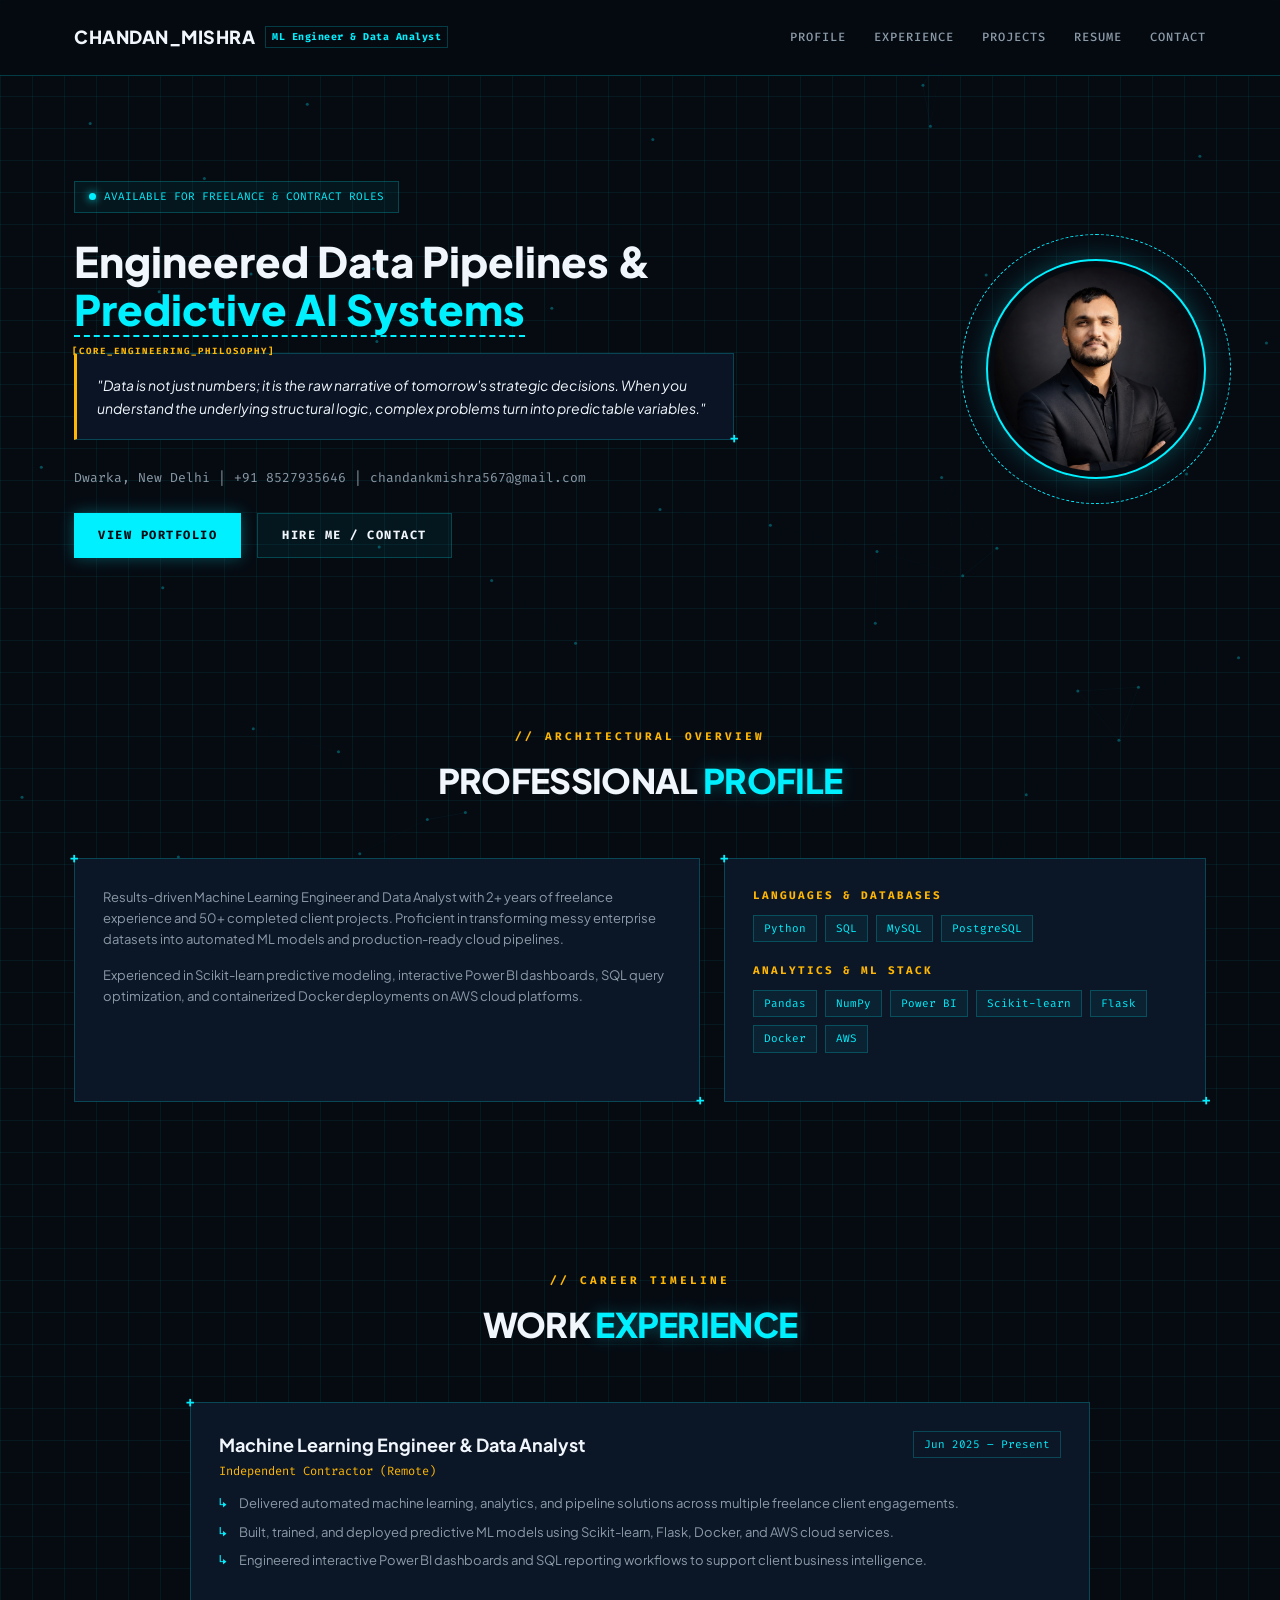
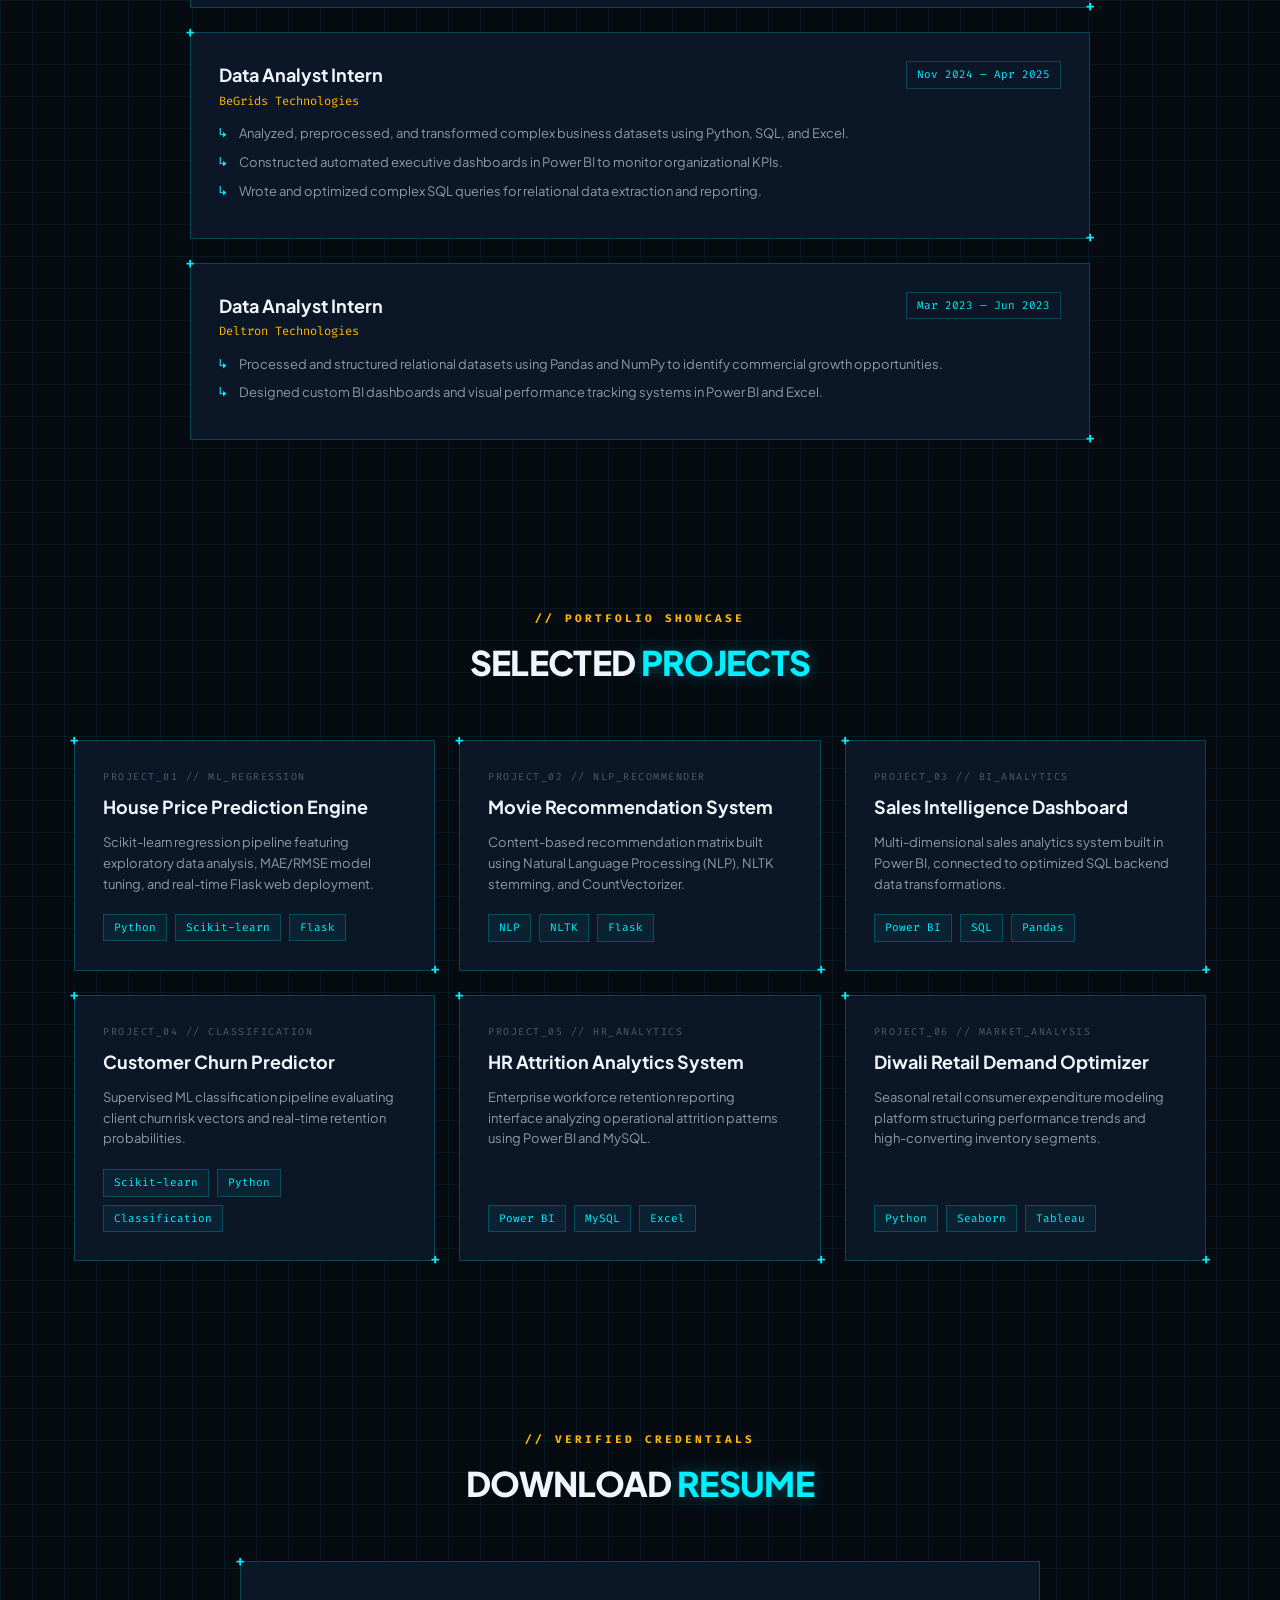
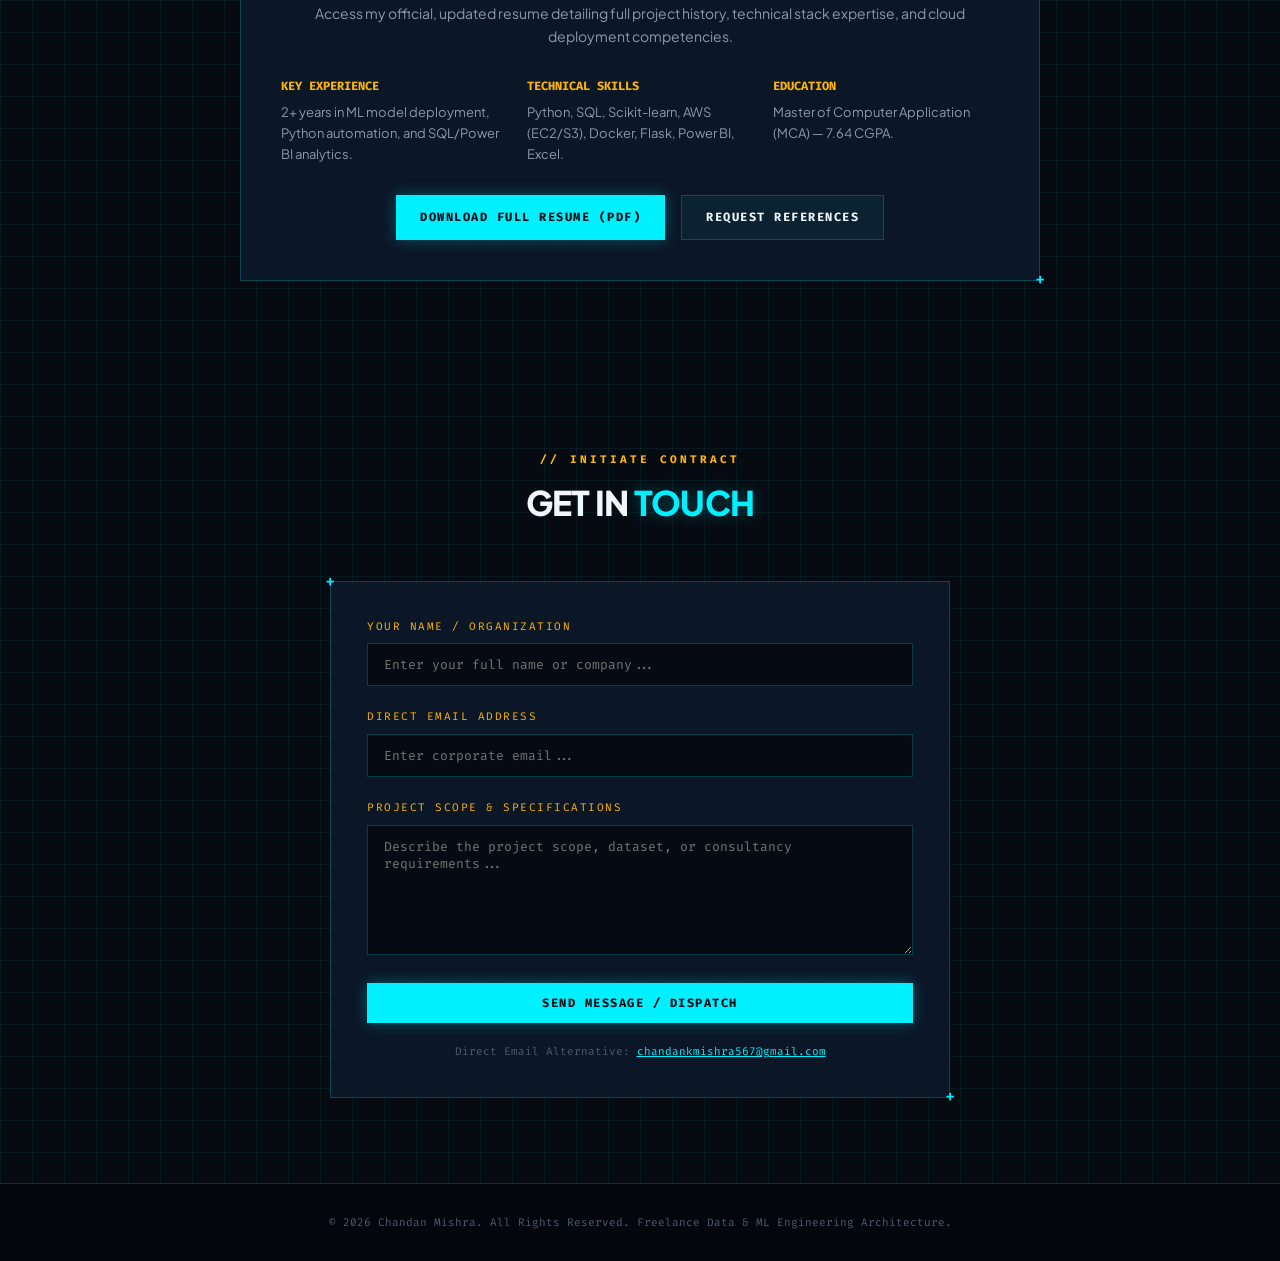
==== chandan_portfolio-main/index.html @ fb1629f0 "Add files via upload" ====
<!DOCTYPE html>
<html lang="en">
  <head>
    <meta charset="UTF-8" />
    <title>Chandan Mishra |  ML Engineer & Data Analyst</title>
    <meta name="viewport" content="width=device-width, initial-scale=1.0" />
    <!-- Professional Engineering Fonts -->
    <link rel="preconnect" href="https://fonts.googleapis.com">
    <link rel="preconnect" href="https://fonts.gstatic.com" crossorigin>
    <link href="https://fonts.googleapis.com/css2?family=Fira+Code:wght@400;500;700&family=Plus+Jakarta+Sans:wght@400;500;600;700;800&display=swap" rel="stylesheet">
    
    <style>
      :root {
        --bg-blueprint: #060b12;
        --bg-surface: rgba(12, 22, 38, 0.85);
        --bg-card: rgba(15, 28, 48, 0.7);
        --grid-line: rgba(0, 240, 255, 0.06);
        --border-blueprint: rgba(0, 240, 255, 0.22);
        --accent-cyan: #00f0ff;
        --accent-amber: #ffb703;
        --text-primary: #f0f6fc;
        --text-secondary: #8c9ba8;
        --text-muted: #4e5d6c;
        --font-mono: 'Fira Code', monospace;
        --font-sans: 'Plus Jakarta Sans', sans-serif;
        --transition: all 0.3s cubic-bezier(0.16, 1, 0.3, 1);
      }

      * { box-sizing: border-box; margin: 0; padding: 0; }
      
      body {
        background-color: var(--bg-blueprint);
        color: var(--text-primary);
        font-family: var(--font-sans);
        line-height: 1.6;
        overflow-x: hidden;
        scroll-behavior: smooth;
        background-image: 
          linear-gradient(var(--grid-line) 1px, transparent 1px),
          linear-gradient(90deg, var(--grid-line) 1px, transparent 1px);
        background-size: 32px 32px;
      }

      #bg-canvas {
        position: fixed;
        top: 0;
        left: 0;
        width: 100vw;
        height: 100vh;
        z-index: 0;
        pointer-events: none;
      }

      .container {
        max-width: 1180px;
        margin: 0 auto;
        padding: 0 24px;
        width: 100%;
        position: relative;
        z-index: 1;
      }

      section {
        padding: 85px 0;
        position: relative;
        z-index: 1;
      }

      .section-header {
        text-align: center;
        margin-bottom: 50px;
      }

      .section-tag {
        font-family: var(--font-mono);
        color: var(--accent-amber);
        font-size: 11px;
        letter-spacing: 3px;
        text-transform: uppercase;
        margin-bottom: 8px;
        display: block;
        font-weight: 700;
      }

      .section-title {
        font-size: 34px;
        font-weight: 800;
        letter-spacing: -0.02em;
        text-transform: uppercase;
      }

      .section-title span {
        color: var(--accent-cyan);
        text-shadow: 0 0 15px rgba(0, 240, 255, 0.3);
      }

      /* Structural Corner Tick Framing */
      .blueprint-frame {
        position: relative;
        border: 1px solid var(--border-blueprint);
        background: var(--bg-surface);
        backdrop-filter: blur(12px);
      }

      .blueprint-frame::before, .blueprint-frame::after {
        content: '+';
        position: absolute;
        color: var(--accent-cyan);
        font-family: var(--font-mono);
        font-size: 14px;
        font-weight: 700;
        line-height: 1;
      }

      .blueprint-frame::before { top: -7px; left: -5px; }
      .blueprint-frame::after { bottom: -7px; right: -5px; }

      /* Top HUD Navigation Header */
      header {
        background: rgba(6, 11, 18, 0.9);
        backdrop-filter: blur(12px);
        border-bottom: 1px solid var(--border-blueprint);
        position: sticky;
        top: 0;
        z-index: 1000;
      }

      header .container {
        display: flex;
        justify-content: space-between;
        align-items: center;
        height: 75px;
      }

      .logo {
        font-size: 18px;
        font-weight: 800;
        color: var(--text-primary);
        text-decoration: none;
        letter-spacing: 0.5px;
        display: flex;
        align-items: center;
        gap: 10px;
      }

      .logo-tag {
        color: var(--accent-cyan);
        font-size: 10px;
        font-family: var(--font-mono);
        border: 1px solid var(--border-blueprint);
        padding: 2px 6px;
      }

      nav { display: flex; gap: 28px; align-items: center; }
      nav a {
        color: var(--text-secondary);
        text-decoration: none;
        font-size: 12px;
        font-family: var(--font-mono);
        font-weight: 500;
        letter-spacing: 1px;
        transition: var(--transition);
        text-transform: uppercase;
      }
      nav a:hover, nav a.active {
        color: var(--accent-cyan);
        text-shadow: 0 0 10px rgba(0, 240, 255, 0.4);
      }

      /* Hero Section */
      .hero-wrapper {
        display: flex;
        align-items: center;
        justify-content: space-between;
        gap: 48px;
        padding-top: 20px;
      }

      .hero-content { flex: 1; max-width: 660px; }

      .availability-badge {
        display: inline-flex;
        align-items: center;
        gap: 8px;
        background: rgba(0, 240, 255, 0.05);
        border: 1px solid var(--border-blueprint);
        padding: 6px 14px;
        font-size: 11px;
        font-family: var(--font-mono);
        color: var(--accent-cyan);
        margin-bottom: 24px;
      }

      .pulse-dot {
        width: 7px;
        height: 7px;
        background: var(--accent-cyan);
        box-shadow: 0 0 8px var(--accent-cyan);
        border-radius: 50%;
        animation: pulse 1.5s infinite;
      }

      @keyframes pulse { 0%, 100% { opacity: 0.2; } 50% { opacity: 1; } }

      .hero-content h1 {
        font-size: 42px;
        font-weight: 800;
        line-height: 1.15;
        margin-bottom: 20px;
      }

      .hero-content h1 span {
        color: var(--accent-cyan);
        border-bottom: 2px dashed var(--accent-cyan);
      }

      /* Power Quote Blueprint Box */
      .quote-card {
        background: rgba(12, 22, 38, 0.95);
        border-left: 3px solid var(--accent-amber);
        border-top: 1px solid var(--border-blueprint);
        border-right: 1px solid var(--border-blueprint);
        border-bottom: 1px solid var(--border-blueprint);
        padding: 20px;
        margin-bottom: 28px;
      }

      .quote-card::before {
        content: '[CORE_ENGINEERING_PHILOSOPHY]';
        font-family: var(--font-mono);
        font-size: 9px;
        color: var(--accent-amber);
        letter-spacing: 2px;
        display: block;
        margin-bottom: 8px;
      }

      .quote-card p {
        font-style: italic;
        color: var(--text-primary);
        font-size: 14px;
        line-height: 1.6;
      }

      /* Avatar Reticle Frame */
      .hero-avatar-wrapper {
        position: relative;
        display: flex;
        justify-content: center;
        align-items: center;
      }

      .blueprint-reticle {
        position: absolute;
        width: 270px;
        height: 270px;
        border: 1px dashed var(--accent-cyan);
        border-radius: 50%;
        animation: rotate 35s linear infinite;
      }

      @keyframes rotate { 100% { transform: rotate(360deg); } }

      .hero-avatar {
        width: 220px;
        height: 220px;
        border-radius: 50%;
        border: 2px solid var(--accent-cyan);
        padding: 6px;
        background: var(--bg-blueprint);
        object-fit: cover;
        position: relative;
        z-index: 1;
        box-shadow: 0 0 25px rgba(0, 240, 255, 0.25);
      }

      /* Cards Styling */
      .glass-card {
        background: var(--bg-card);
        border: 1px solid var(--border-blueprint);
        backdrop-filter: blur(8px);
        padding: 28px;
        transition: var(--transition);
      }

      .glass-card:hover {
        background: rgba(18, 34, 58, 0.85);
        border-color: var(--accent-cyan);
        transform: translateY(-4px);
        box-shadow: 0 12px 30px rgba(0, 0, 0, 0.6), 0 0 15px rgba(0, 240, 255, 0.2);
      }

      /* About & Skills Grid */
      .about-grid { display: grid; grid-template-columns: 1.3fr 1fr; gap: 24px; }
      
      .skills-group { margin-bottom: 20px; }
      .skills-group h4 {
        font-family: var(--font-mono);
        font-size: 11px;
        text-transform: uppercase;
        letter-spacing: 2px;
        color: var(--accent-amber);
        margin-bottom: 10px;
      }

      .skills-tags { display: flex; flex-wrap: wrap; gap: 8px; }
      .tag {
        font-family: var(--font-mono);
        background: rgba(0, 240, 255, 0.05);
        border: 1px solid var(--border-blueprint);
        padding: 4px 10px;
        font-size: 11px;
        color: var(--accent-cyan);
      }

      /* Experience Timeline */
      .timeline { max-width: 900px; margin: 0 auto; display: flex; flex-direction: column; gap: 24px; }
      .timeline-header { display: flex; justify-content: space-between; align-items: flex-start; margin-bottom: 12px; flex-wrap: wrap; gap: 8px; }
      .timeline-title h3 { font-size: 18px; font-weight: 700; color: var(--text-primary); }
      .timeline-title span { display: block; font-size: 12px; color: var(--accent-amber); margin-top: 2px; font-family: var(--font-mono); }
      .timeline-date { font-family: var(--font-mono); font-size: 11px; color: var(--accent-cyan); border: 1px solid var(--border-blueprint); padding: 4px 10px; }
      
      .timeline-body ul { list-style: none; }
      .timeline-body ul li {
        position: relative;
        padding-left: 20px;
        margin-bottom: 8px;
        font-size: 13px;
        color: var(--text-secondary);
      }
      .timeline-body ul li::before {
        content: '↳';
        font-family: var(--font-mono);
        position: absolute;
        left: 0;
        color: var(--accent-cyan);
      }

      /* Expanded Projects Grid */
      .projects-grid {
        display: grid;
        grid-template-columns: repeat(auto-fill, minmax(340px, 1fr));
        gap: 24px;
      }

      .project-card { display: flex; flex-direction: column; height: 100%; }
      .project-code-tag { font-family: var(--font-mono); font-size: 10px; color: var(--text-muted); letter-spacing: 1.5px; margin-bottom: 8px; }
      .project-card h3 { font-size: 18px; margin-bottom: 10px; color: var(--text-primary); font-weight: 700; }
      .project-card p { color: var(--text-secondary); font-size: 13px; flex-grow: 1; margin-bottom: 20px; line-height: 1.6; }

      /* Buttons */
      .btn {
        display: inline-flex;
        align-items: center;
        justify-content: center;
        padding: 12px 24px;
        font-size: 12px;
        font-weight: 700;
        text-decoration: none;
        cursor: pointer;
        transition: var(--transition);
        border: none;
        letter-spacing: 1.5px;
        text-transform: uppercase;
        font-family: var(--font-mono);
      }

      .btn-primary {
        background: var(--accent-cyan);
        color: #040912;
        box-shadow: 0 0 15px rgba(0, 240, 255, 0.3);
      }

      .btn-primary:hover {
        background: #00d8e6;
        box-shadow: 0 0 25px rgba(0, 240, 255, 0.5);
        transform: translateY(-2px);
      }

      .btn-secondary {
        background: rgba(0, 240, 255, 0.05);
        color: var(--text-primary);
        border: 1px solid var(--border-blueprint);
      }

      .btn-secondary:hover {
        border-color: var(--accent-cyan);
        color: var(--accent-cyan);
        transform: translateY(-2px);
      }

      /* Resume Download Section Styling */
      .resume-container {
        max-width: 800px;
        margin: 0 auto;
        padding: 40px;
        text-align: center;
      }

      .resume-features {
        display: grid;
        grid-template-columns: repeat(auto-fit, minmax(220px, 1fr));
        gap: 20px;
        margin: 30px 0;
        text-align: left;
      }

      .resume-feature-item h4 {
        font-family: var(--font-mono);
        font-size: 12px;
        color: var(--accent-amber);
        margin-bottom: 6px;
        text-transform: uppercase;
      }

      .resume-feature-item p {
        font-size: 13px;
        color: var(--text-secondary);
      }

      /* Form Section */
      .contact-wrapper { max-width: 620px; margin: 0 auto; padding: 36px; }
      .form-group { margin-bottom: 22px; }
      .form-group label {
        display: block;
        font-family: var(--font-mono);
        font-size: 11px;
        text-transform: uppercase;
        letter-spacing: 1.5px;
        color: var(--accent-amber);
        margin-bottom: 8px;
      }

      form input, form textarea {
        width: 100%;
        background: rgba(6, 11, 18, 0.95);
        border: 1px solid var(--border-blueprint);
        padding: 12px 16px;
        color: var(--text-primary);
        font-family: var(--font-mono);
        font-size: 13px;
        transition: var(--transition);
      }

      form input:focus, form textarea:focus {
        outline: none;
        border-color: var(--accent-cyan);
        box-shadow: 0 0 12px rgba(0, 240, 255, 0.3);
      }

      form textarea { height: 130px; resize: vertical; }

      /* Footer */
      footer {
        border-top: 1px solid var(--border-blueprint);
        padding: 30px 0;
        background: #03060c;
        font-family: var(--font-mono);
        font-size: 11px;
        color: var(--text-muted);
        text-align: center;
      }

      @media (max-width: 768px) {
        .hero-wrapper { flex-direction: column-reverse; text-align: center; }
        .about-grid { grid-template-columns: 1fr; }
        .hero-content h1 { font-size: 32px; }
      }
    </style>
  </head>

  <body>
    <canvas id="bg-canvas"></canvas>

    <!-- Navigation Header HUD -->
    <header>
      <div class="container">
        <a href="#home" class="logo">
          CHANDAN_MISHRA <span class="logo-tag">ML Engineer & Data Analyst</span>
        </a>
        <nav>
          <a href="#about">Profile</a>
          <a href="#experience">Experience</a>
          <a href="#projects">Projects</a>
          <a href="#resume">Resume</a>
          <a href="#contact">Contact</a>
        </nav>
      </div>
    </header>

    <main class="container">
      
      <!-- Hero Section -->
      <section id="home">
        <div class="hero-wrapper">
          <div class="hero-content">
            <div class="availability-badge">
              <span class="pulse-dot"></span> AVAILABLE FOR FREELANCE & CONTRACT ROLES
            </div>
            
            <h1>Engineered Data Pipelines & <span>Predictive AI Systems</span></h1>
            
            <!-- Power Quote Card -->
            <div class="quote-card blueprint-frame">
              <p>"Data is not just numbers; it is the raw narrative of tomorrow's strategic decisions. When you understand the underlying structural logic, complex problems turn into predictable variables."</p>
            </div>

            <p style="color: var(--text-secondary); margin-bottom: 24px; font-size: 13px; font-family: var(--font-mono);">
              Dwarka, New Delhi | +91 8527935646 | chandankmishra567@gmail.com
            </p>

            <div style="display: flex; gap: 16px; flex-wrap: wrap;">
              <a href="#projects" class="btn btn-primary">View Portfolio</a>
              <a href="#contact" class="btn btn-secondary">Hire Me / Contact</a>
            </div>
          </div>

          <div class="hero-avatar-wrapper">
            <div class="blueprint-reticle"></div>
            <img src="./Linkedin_profile_Photo.png" alt="Chandan Mishra Headshot" class="hero-avatar" />
          </div>
        </div>
      </section>

      <!-- Profile Summary Section -->
      <section id="about">
        <div class="section-header">
          <span class="section-tag">// ARCHITECTURAL OVERVIEW</span>
          <h2 class="section-title">Professional <span>Profile</span></h2>
        </div>

        <div class="about-grid">
          <div class="glass-card blueprint-frame">
            <p style="color: var(--text-secondary); margin-bottom: 16px; font-size: 13px;">
              Results-driven Machine Learning Engineer and Data Analyst with 2+ years of freelance experience and 50+ completed client projects. Proficient in transforming messy enterprise datasets into automated ML models and production-ready cloud pipelines.
            </p>
            <p style="color: var(--text-secondary); font-size: 13px;">
              Experienced in Scikit-learn predictive modeling, interactive Power BI dashboards, SQL query optimization, and containerized Docker deployments on AWS cloud platforms.
            </p>
          </div>

          <div class="glass-card blueprint-frame">
            <div class="skills-group">
              <h4>Languages & Databases</h4>
              <div class="skills-tags">
                <span class="tag">Python</span>
                <span class="tag">SQL</span>
                <span class="tag">MySQL</span>
                <span class="tag">PostgreSQL</span>
              </div>
            </div>
            <div class="skills-group">
              <h4>Analytics & ML Stack</h4>
              <div class="skills-tags">
                <span class="tag">Pandas</span>
                <span class="tag">NumPy</span>
                <span class="tag">Power BI</span>
                <span class="tag">Scikit-learn</span>
                <span class="tag">Flask</span>
                <span class="tag">Docker</span>
                <span class="tag">AWS</span>
              </div>
            </div>
          </div>
        </div>
      </section>

      <!-- Work Experience Section -->
      <section id="experience">
        <div class="section-header">
          <span class="section-tag">// CAREER TIMELINE</span>
          <h2 class="section-title">Work <span>Experience</span></h2>
        </div>

        <div class="timeline">
          <div class="glass-card blueprint-frame">
            <div class="timeline-header">
              <div class="timeline-title">
                <h3>Machine Learning Engineer & Data Analyst</h3>
                <span>Independent Contractor (Remote)</span>
              </div>
              <span class="timeline-date">Jun 2025 – Present</span>
            </div>
            <div class="timeline-body">
              <ul>
                <li>Delivered automated machine learning, analytics, and pipeline solutions across multiple freelance client engagements.</li>
                <li>Built, trained, and deployed predictive ML models using Scikit-learn, Flask, Docker, and AWS cloud services.</li>
                <li>Engineered interactive Power BI dashboards and SQL reporting workflows to support client business intelligence.</li>
              </ul>
            </div>
          </div>

          <div class="glass-card blueprint-frame">
            <div class="timeline-header">
              <div class="timeline-title">
                <h3>Data Analyst Intern</h3>
                <span>BeGrids Technologies</span>
              </div>
              <span class="timeline-date">Nov 2024 – Apr 2025</span>
            </div>
            <div class="timeline-body">
              <ul>
                <li>Analyzed, preprocessed, and transformed complex business datasets using Python, SQL, and Excel.</li>
                <li>Constructed automated executive dashboards in Power BI to monitor organizational KPIs.</li>
                <li>Wrote and optimized complex SQL queries for relational data extraction and reporting.</li>
              </ul>
            </div>
          </div>

          <div class="glass-card blueprint-frame">
            <div class="timeline-header">
              <div class="timeline-title">
                <h3>Data Analyst Intern</h3>
                <span>Deltron Technologies</span>
              </div>
              <span class="timeline-date">Mar 2023 – Jun 2023</span>
            </div>
            <div class="timeline-body">
              <ul>
                <li>Processed and structured relational datasets using Pandas and NumPy to identify commercial growth opportunities.</li>
                <li>Designed custom BI dashboards and visual performance tracking systems in Power BI and Excel.</li>
              </ul>
            </div>
          </div>
        </div>
      </section>

      <!-- Featured Projects Section -->
      <section id="projects">
        <div class="section-header">
          <span class="section-tag">// PORTFOLIO SHOWCASE</span>
          <h2 class="section-title">Selected <span>Projects</span></h2>
        </div>

        <div class="projects-grid">
          <div class="glass-card project-card blueprint-frame">
            <div class="project-code-tag">PROJECT_01 // ML_REGRESSION</div>
            <h3>House Price Prediction Engine</h3>
            <p>Scikit-learn regression pipeline featuring exploratory data analysis, MAE/RMSE model tuning, and real-time Flask web deployment.</p>
            <div class="skills-tags">
              <span class="tag">Python</span>
              <span class="tag">Scikit-learn</span>
              <span class="tag">Flask</span>
            </div>
          </div>

          <div class="glass-card project-card blueprint-frame">
            <div class="project-code-tag">PROJECT_02 // NLP_RECOMMENDER</div>
            <h3>Movie Recommendation System</h3>
            <p>Content-based recommendation matrix built using Natural Language Processing (NLP), NLTK stemming, and CountVectorizer.</p>
            <div class="skills-tags">
              <span class="tag">NLP</span>
              <span class="tag">NLTK</span>
              <span class="tag">Flask</span>
            </div>
          </div>

          <div class="glass-card project-card blueprint-frame">
            <div class="project-code-tag">PROJECT_03 // BI_ANALYTICS</div>
            <h3>Sales Intelligence Dashboard</h3>
            <p>Multi-dimensional sales analytics system built in Power BI, connected to optimized SQL backend data transformations.</p>
            <div class="skills-tags">
              <span class="tag">Power BI</span>
              <span class="tag">SQL</span>
              <span class="tag">Pandas</span>
            </div>
          </div>

          <div class="glass-card project-card blueprint-frame">
            <div class="project-code-tag">PROJECT_04 // CLASSIFICATION</div>
            <h3>Customer Churn Predictor</h3>
            <p>Supervised ML classification pipeline evaluating client churn risk vectors and real-time retention probabilities.</p>
            <div class="skills-tags">
              <span class="tag">Scikit-learn</span>
              <span class="tag">Python</span>
              <span class="tag">Classification</span>
            </div>
          </div>

          <div class="glass-card project-card blueprint-frame">
            <div class="project-code-tag">PROJECT_05 // HR_ANALYTICS</div>
            <h3>HR Attrition Analytics System</h3>
            <p>Enterprise workforce retention reporting interface analyzing operational attrition patterns using Power BI and MySQL.</p>
            <div class="skills-tags">
              <span class="tag">Power BI</span>
              <span class="tag">MySQL</span>
              <span class="tag">Excel</span>
            </div>
          </div>

          <div class="glass-card project-card blueprint-frame">
            <div class="project-code-tag">PROJECT_06 // MARKET_ANALYSIS</div>
            <h3>Diwali Retail Demand Optimizer</h3>
            <p>Seasonal retail consumer expenditure modeling platform structuring performance trends and high-converting inventory segments.</p>
            <div class="skills-tags">
              <span class="tag">Python</span>
              <span class="tag">Seaborn</span>
              <span class="tag">Tableau</span>
            </div>
          </div>
        </div>
      </section>

      <!-- Resume Download Section -->
      <section id="resume">
        <div class="section-header">
          <span class="section-tag">// VERIFIED CREDENTIALS</span>
          <h2 class="section-title">Download <span>Resume</span></h2>
        </div>

        <div class="glass-card resume-container blueprint-frame">
          <p style="color: var(--text-secondary); font-size: 14px;">
            Access my official, updated resume detailing full project history, technical stack expertise, and cloud deployment competencies.
          </p>

          <div class="resume-features">
            <div class="resume-feature-item">
              <h4>Key Experience</h4>
              <p>2+ years in ML model deployment, Python automation, and SQL/Power BI analytics.</p>
            </div>
            <div class="resume-feature-item">
              <h4>Technical Skills</h4>
              <p>Python, SQL, Scikit-learn, AWS (EC2/S3), Docker, Flask, Power BI, Excel.</p>
            </div>
            <div class="resume-feature-item">
              <h4>Education</h4>
              <p>Master of Computer Application (MCA) — 7.64 CGPA.</p>
            </div>
          </div>

          <div style="display: flex; gap: 16px; justify-content: center; flex-wrap: wrap;">
            <a href="Resume_Chandan_Mishra.pdf" download class="btn btn-primary">
              Download Full Resume (PDF)
            </a>
            <a href="mailto:chandankmishra567@gmail.com" class="btn btn-secondary">
              Request References
            </a>
          </div>
        </div>
      </section>

      <!-- Client Dispatch Form Section -->
      <section id="contact">
        <div class="section-header">
          <span class="section-tag">// INITIATE CONTRACT</span>
          <h2 class="section-title">Get in <span>Touch</span></h2>
        </div>

        <div class="glass-card contact-wrapper blueprint-frame">
          <form action="https://formspree.io/f/xanjobgp" method="POST">
            <div class="form-group">
              <label for="name">Your Name / Organization</label>
              <input type="text" id="name" name="name" placeholder="Enter your full name or company..." required />
            </div>
            
            <div class="form-group">
              <label for="email">Direct Email Address</label>
              <input type="email" id="email" name="email" placeholder="Enter corporate email..." required />
            </div>

            <div class="form-group">
              <label for="message">Project Scope & Specifications</label>
              <textarea id="message" name="message" placeholder="Describe the project scope, dataset, or consultancy requirements..." required></textarea>
            </div>

            <button type="submit" class="btn btn-primary" style="width: 100%;">Send Message / Dispatch</button>
          </form>

          <p style="margin-top: 20px; text-align: center; font-size: 11px; font-family: var(--font-mono); color: var(--text-muted);">
            Direct Email Alternative: <a href="mailto:chandankmishra567@gmail.com" style="color: var(--accent-cyan); text-decoration: underline;">chandankmishra567@gmail.com</a>
          </p>
        </div>
      </section>

    </main>

    <footer>
      <div class="container">
        <p>&copy; 2026 Chandan Mishra. All Rights Reserved. Freelance Data & ML Engineering Architecture.</p>
      </div>
    </footer>

    <!-- Background Vector Nodes Animation -->
    <script>
      const canvas = document.getElementById("bg-canvas");
      const ctx = canvas.getContext("2d");
      let width = (canvas.width = window.innerWidth);
      let height = (canvas.height = window.innerHeight);

      window.addEventListener("resize", () => {
        width = canvas.width = window.innerWidth;
        height = canvas.height = window.innerHeight;
      });

      class VectorNode {
        constructor() {
          this.x = Math.random() * width;
          this.y = Math.random() * height;
          this.vx = (Math.random() - 0.5) * 0.4;
          this.vy = (Math.random() - 0.5) * 0.4;
        }

        update() {
          this.x += this.vx;
          this.y += this.vy;
          if (this.x < 0 || this.x > width) this.vx *= -1;
          if (this.y < 0 || this.y > height) this.vy *= -1;
        }

        draw() {
          ctx.beginPath();
          ctx.arc(this.x, this.y, 1.5, 0, Math.PI * 2);
          ctx.fillStyle = "rgba(0, 240, 255, 0.3)";
          ctx.fill();
        }
      }

      const nodes = Array.from({ length: 45 }, () => new VectorNode());

      function animate() {
        ctx.clearRect(0, 0, width, height);

        nodes.forEach((n, index) => {
          n.update();
          n.draw();

          for (let j = index + 1; j < nodes.length; j++) {
            const n2 = nodes[j];
            const dist = Math.hypot(n.x - n2.x, n.y - n2.y);

            if (dist < 130) {
              ctx.strokeStyle = `rgba(0, 240, 255, ${0.1 * (1 - dist / 130)})`;
              ctx.lineWidth = 0.5;
              ctx.beginPath();
              ctx.moveTo(n.x, n.y);
              ctx.lineTo(n2.x, n2.y);
              ctx.stroke();
            }
          }
        });

        requestAnimationFrame(animate);
      }
      animate();
    </script>
  </body>
</html>
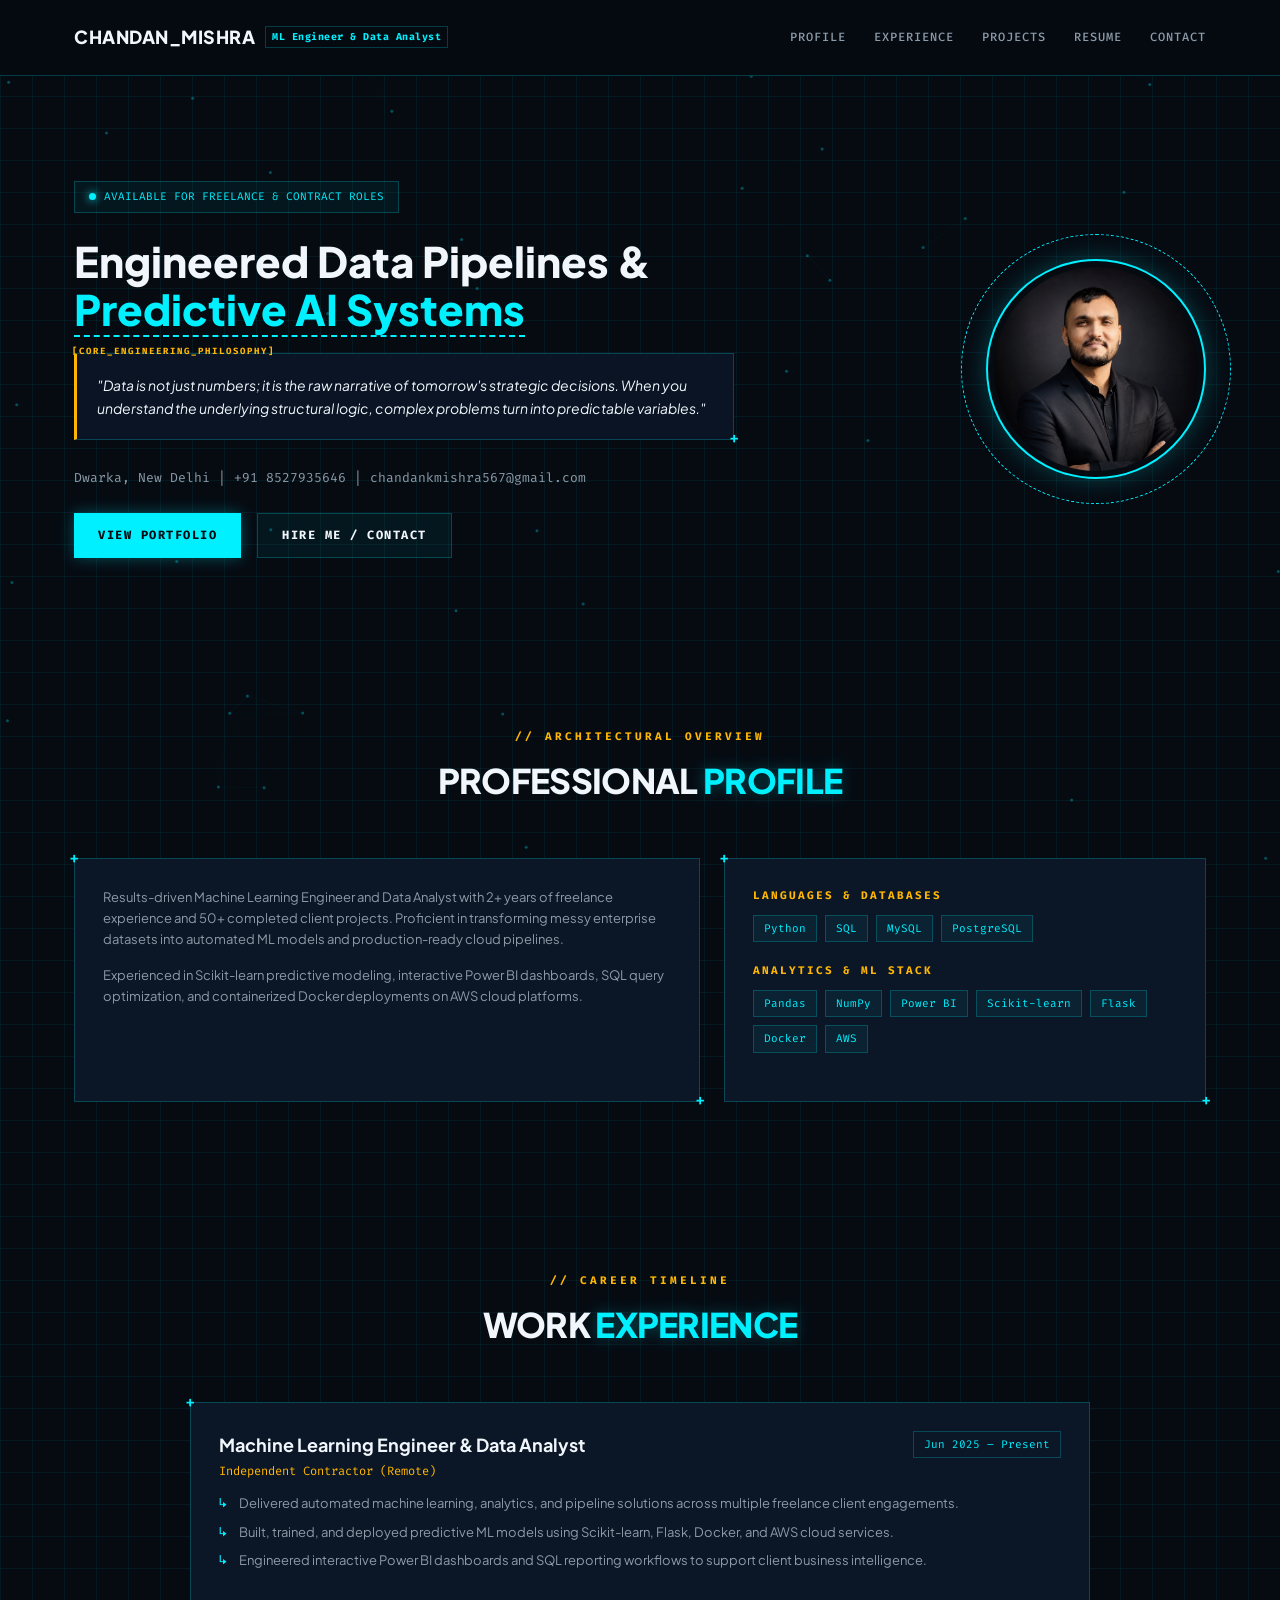
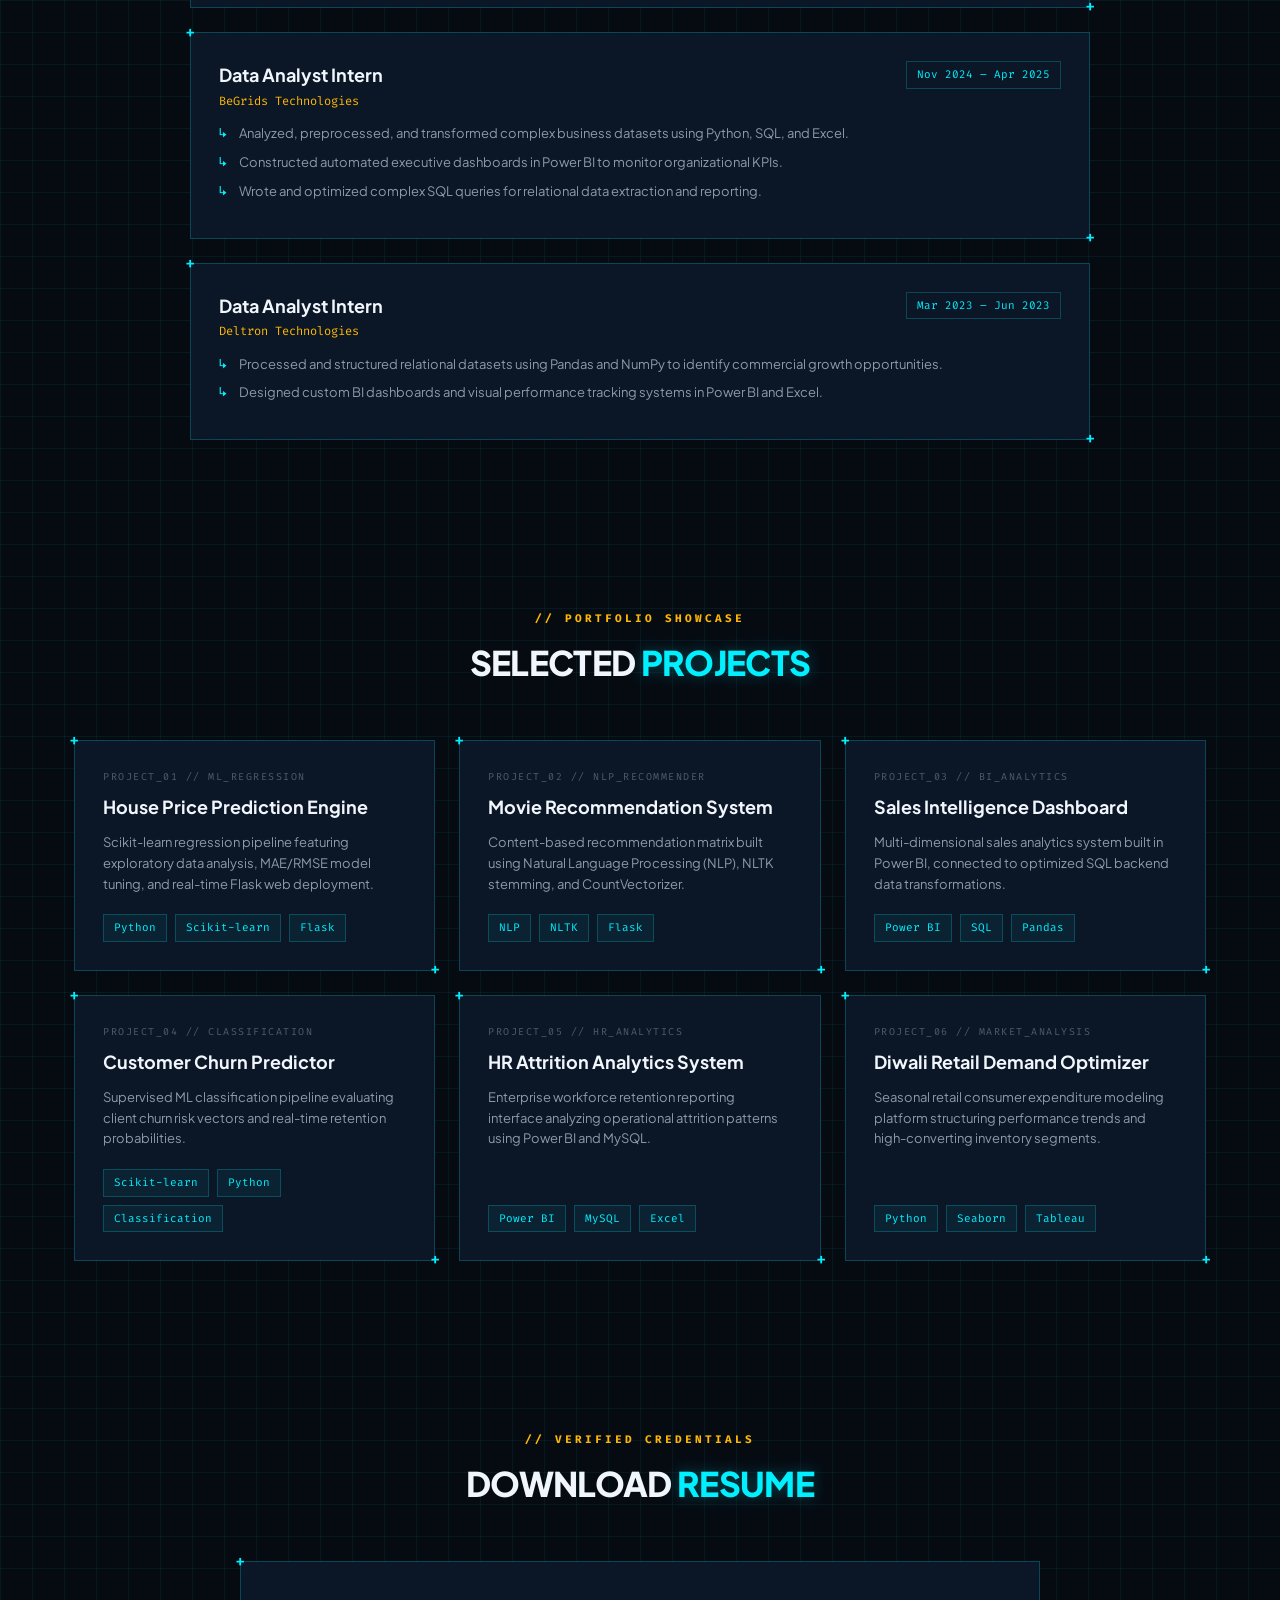
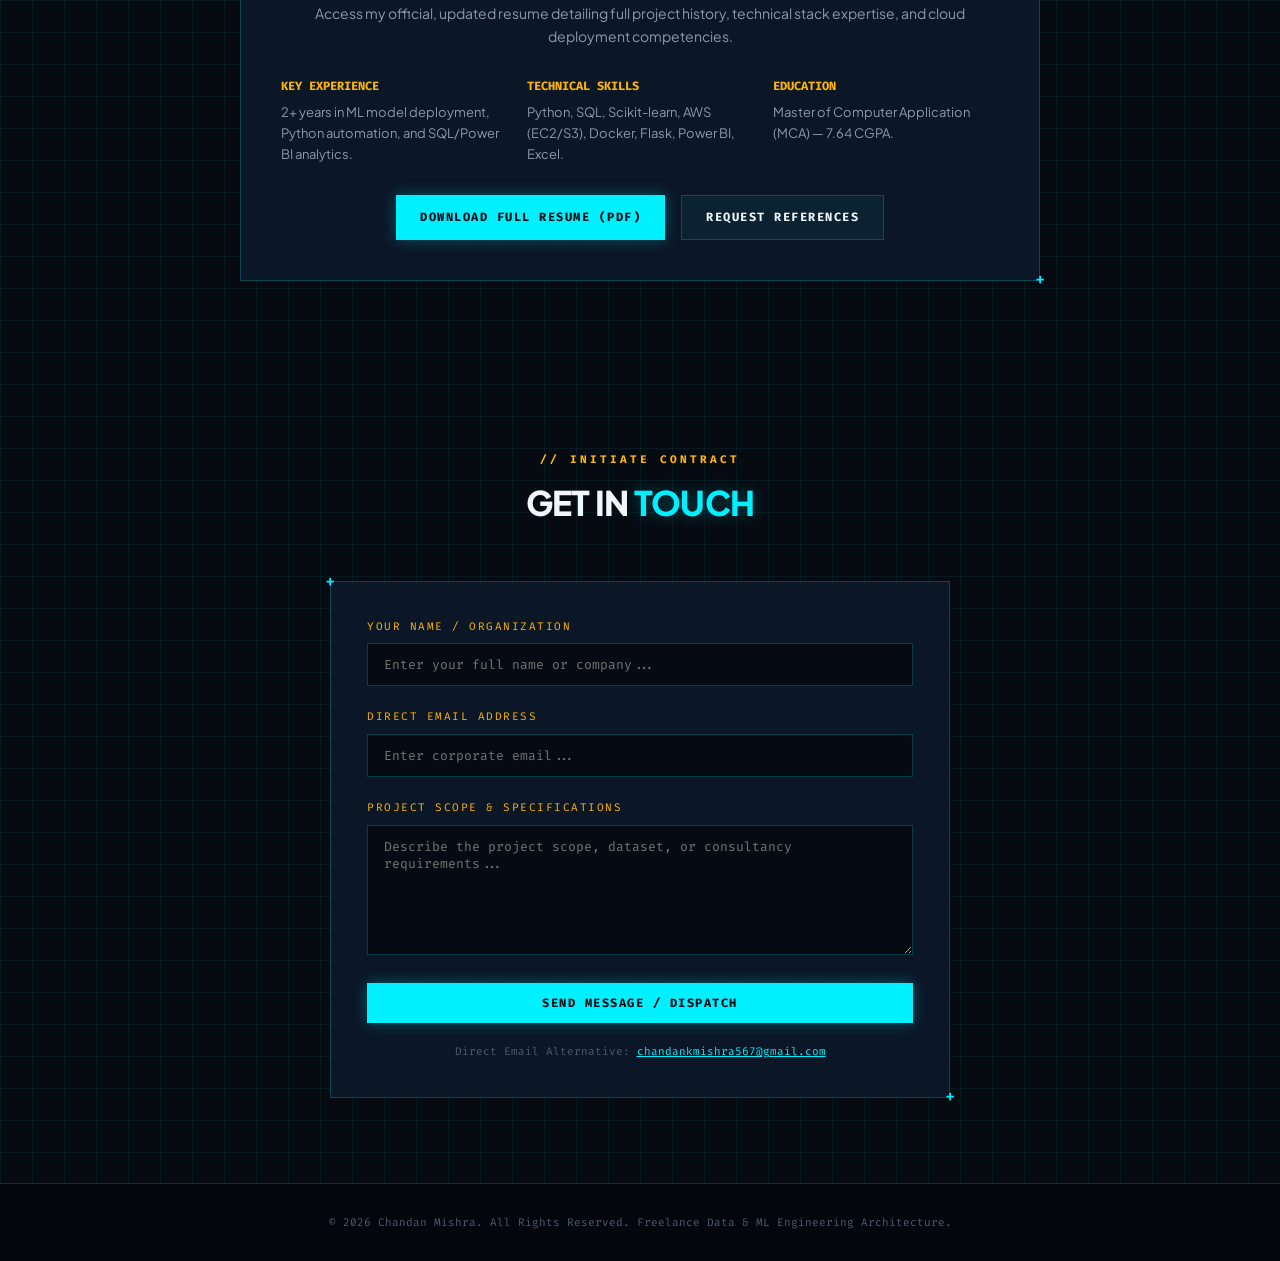
==== commit 448c1146: "update" ====
--- a/chandan_portfolio-main/index.html
+++ b/chandan_portfolio-main/index.html
@@ -844,4 +844,4 @@
       animate();
     </script>
   </body>
-</html>+</html>
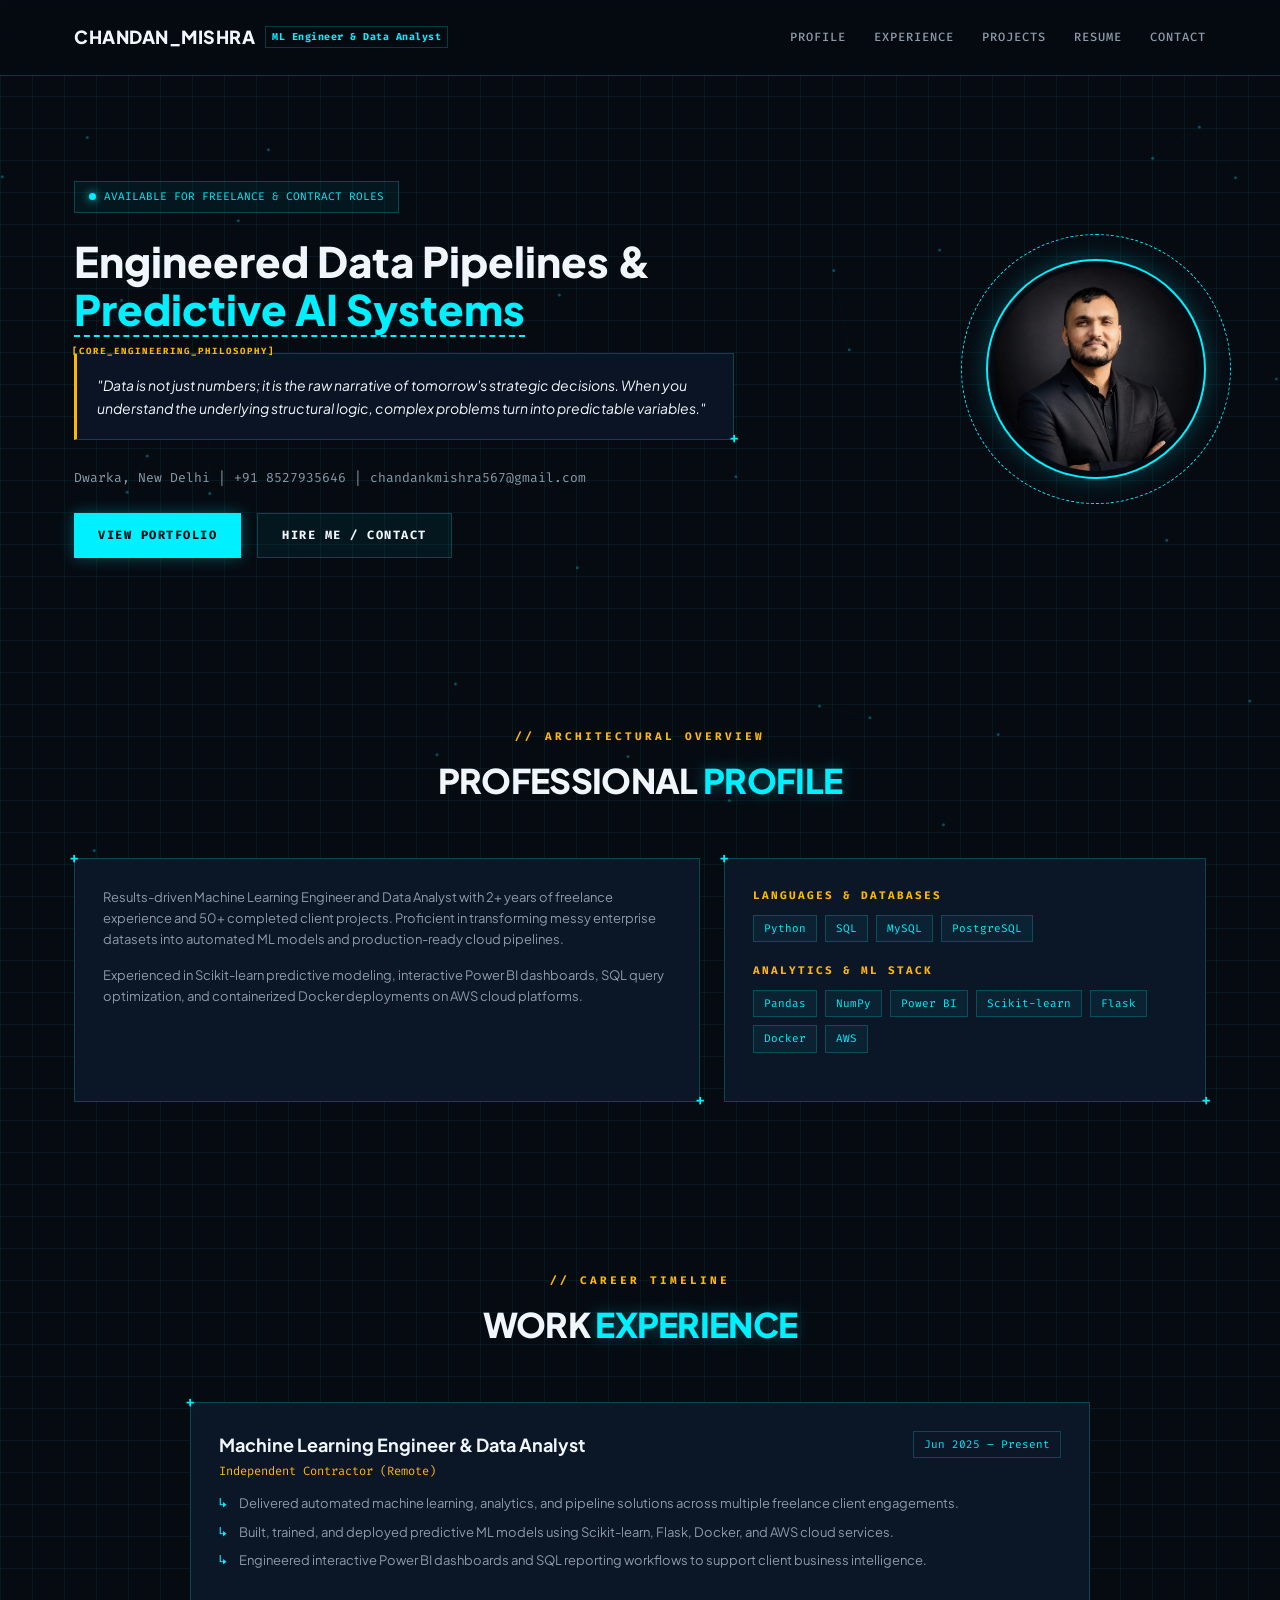
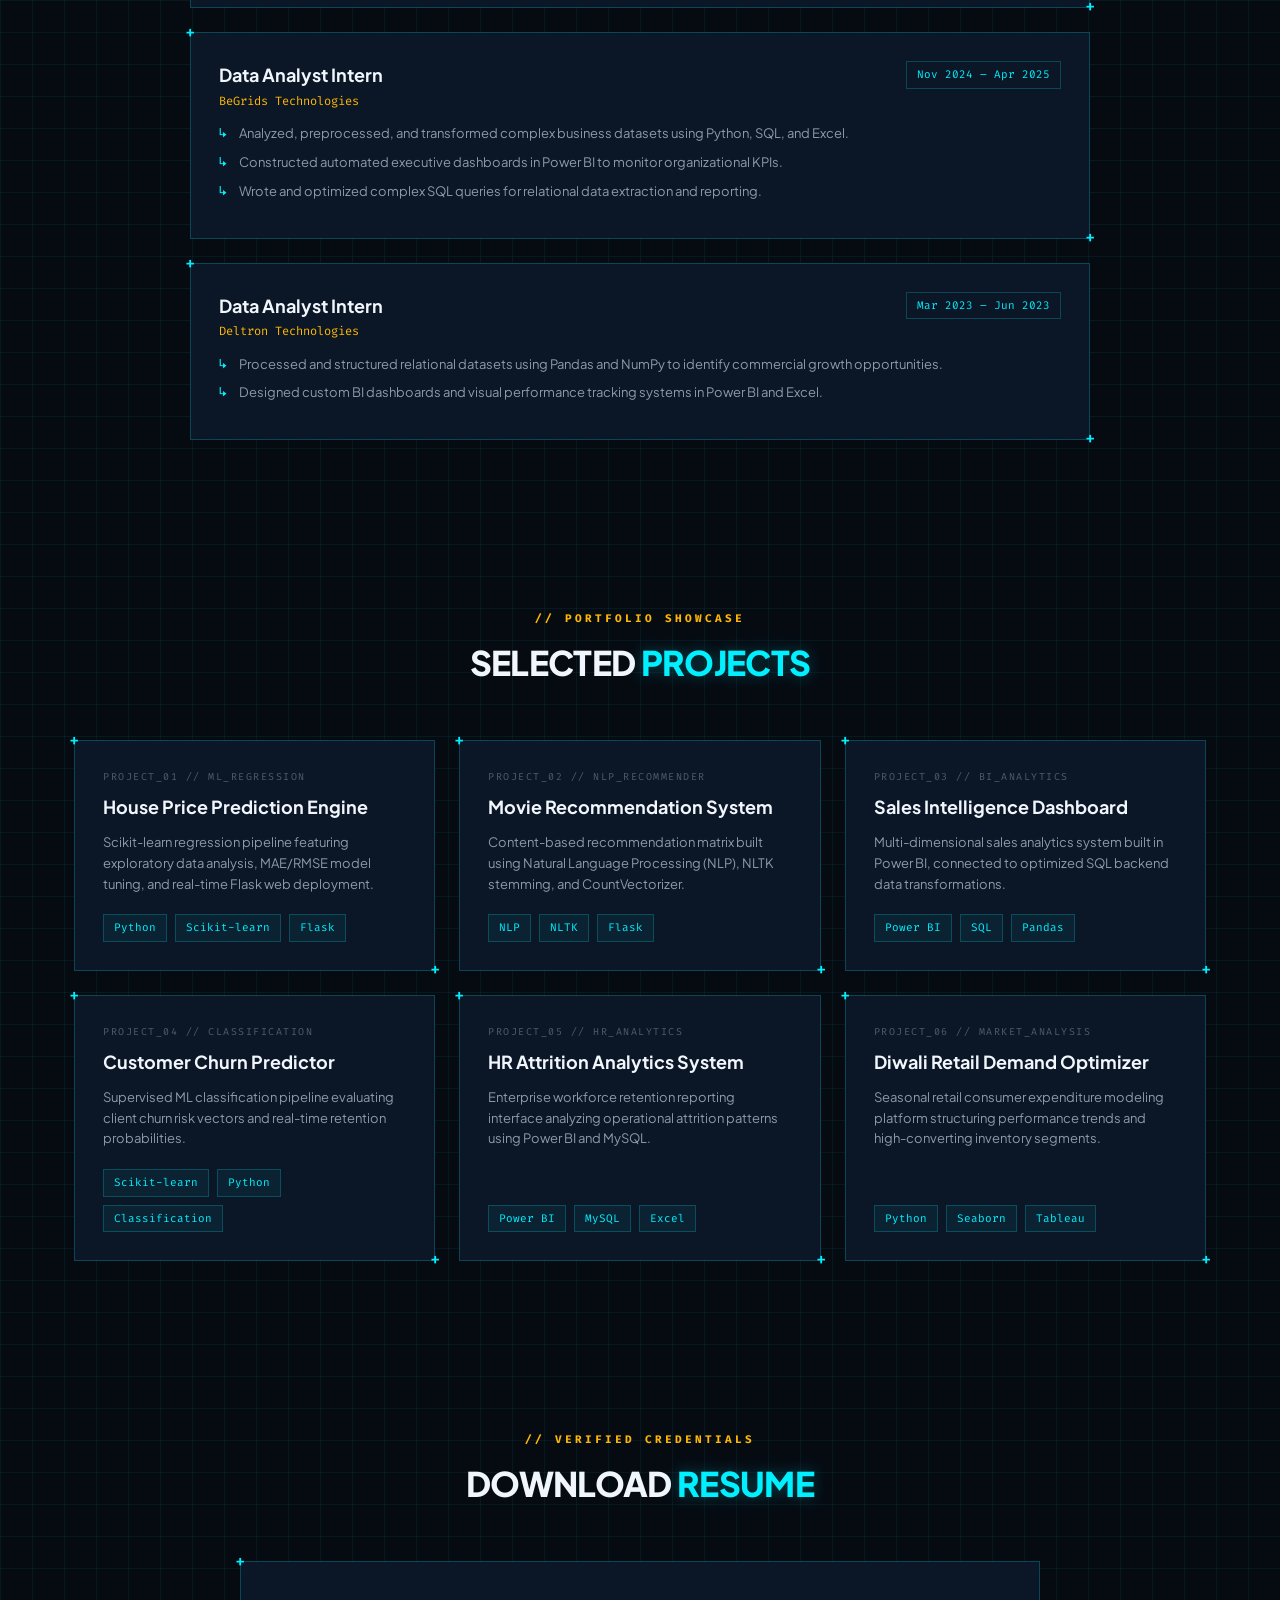
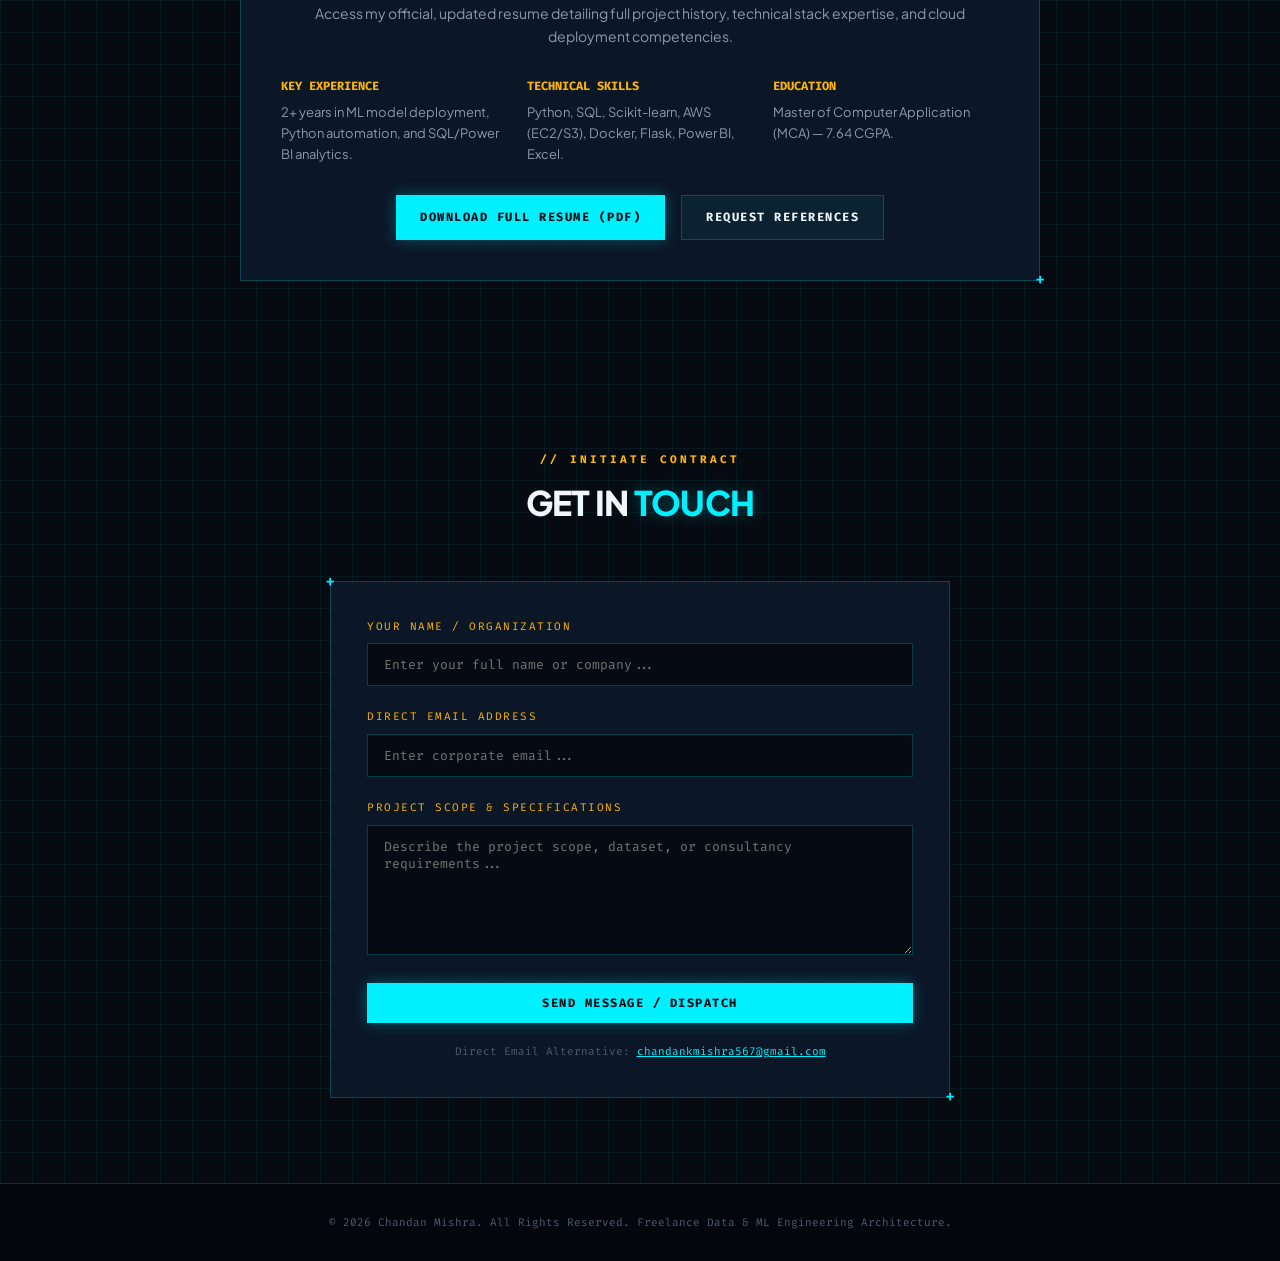
==== commit 1a2e1a7f: "Add files via upload" ====
--- a/chandan_portfolio-main/index.html
+++ b/chandan_portfolio-main/index.html
@@ -844,4 +844,4 @@
       animate();
     </script>
   </body>
-</html>
+</html>
